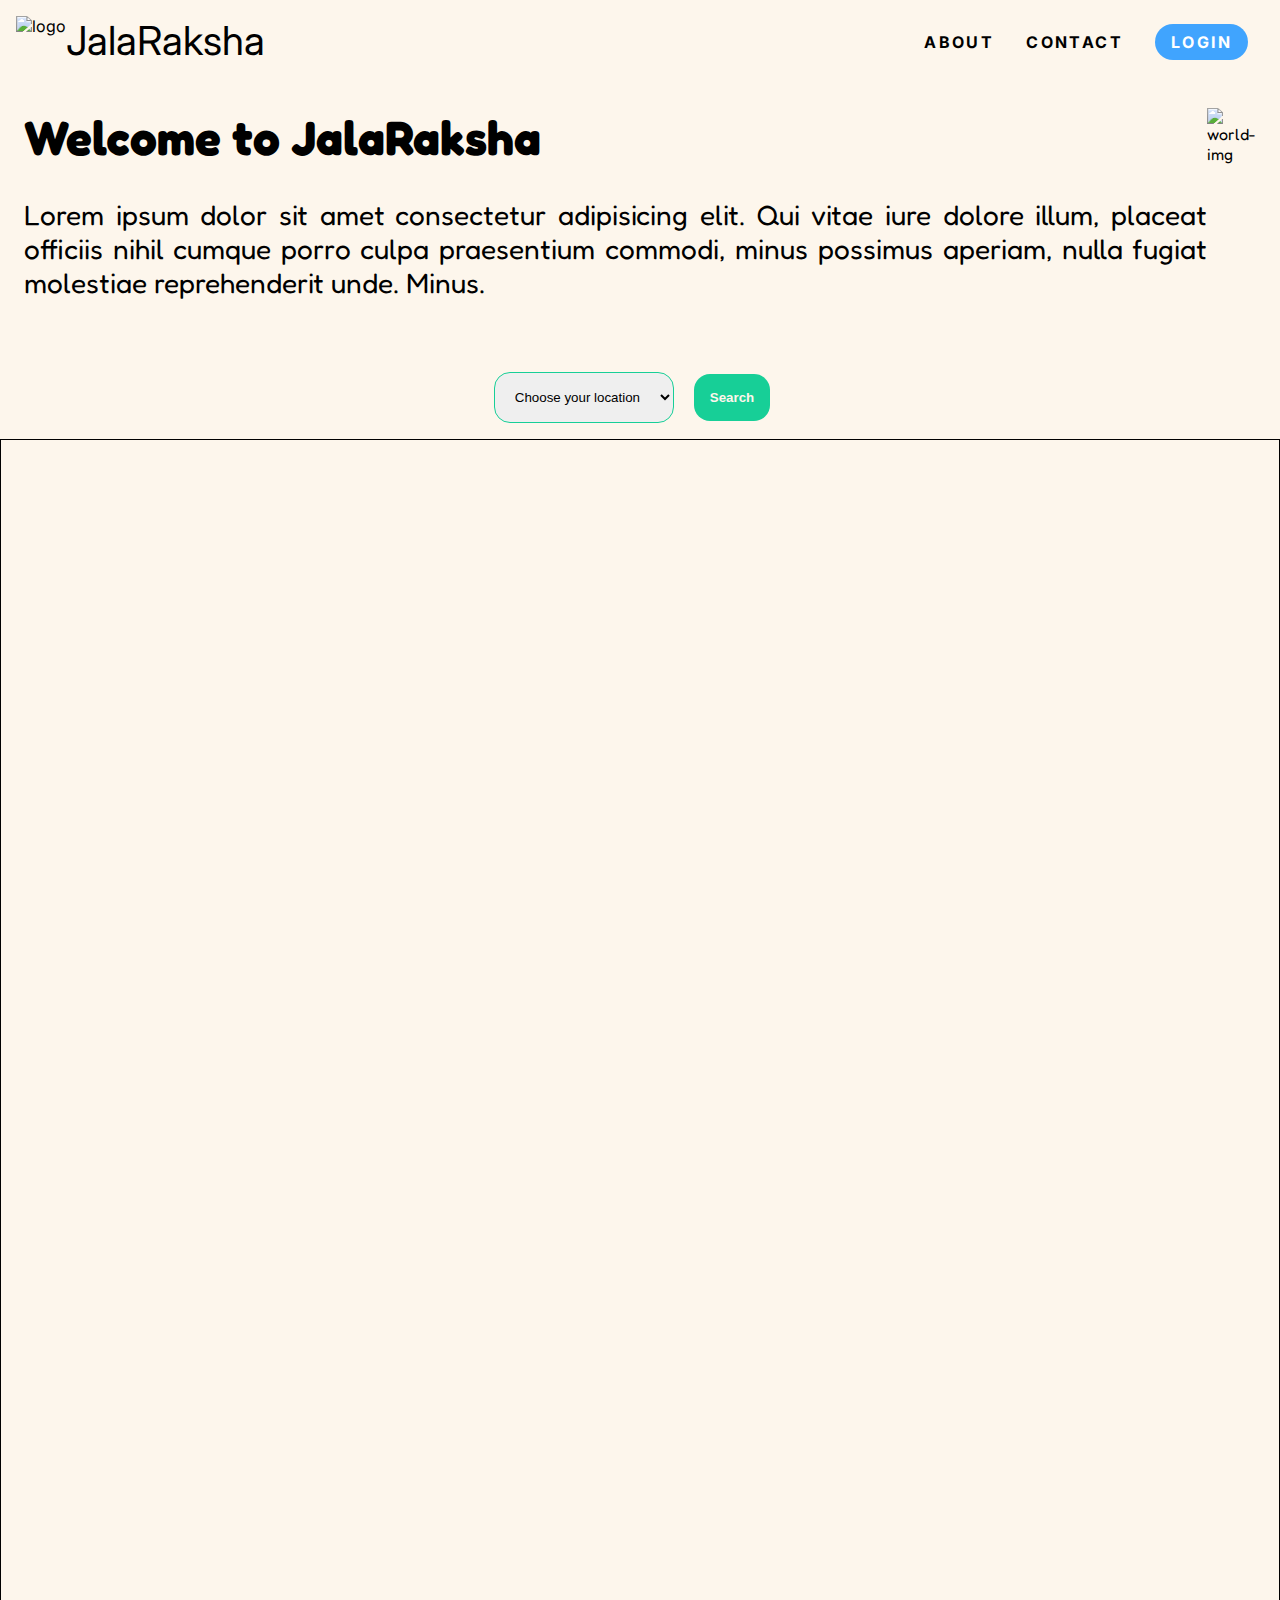
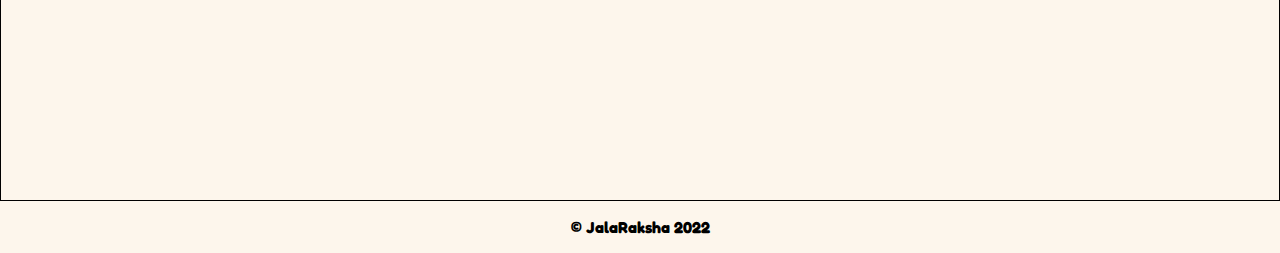
==== index.html @ 8fd8e97e "Create Dashboard page" ====
<!DOCTYPE html>
<html lang="en">
  <head>
    <meta charset="UTF-8" />
    <meta http-equiv="X-UA-Compatible" content="IE=edge" />
    <meta name="viewport" content="width=device-width, initial-scale=1.0" />
    <title>JalaRaksha</title>
    <link rel="icon" href="assets/img/logo.svg" />
    <link rel="stylesheet" href="assets/css/style.css" />
  </head>
  <body>
    <header>
      <div class="logo">
        <img src="assets/img/logo.svg" alt="logo" />
        <p>JalaRaksha</p>
      </div>
      <nav>
        <ul>
          <li><a href="#" class="page-link">About</a></li>
          <li><a href="#" class="page-link">Contact</a></li>
          <li><a href="#" class="login-btn">Login</a></li>
        </ul>
      </nav>
    </header>

    <section class="hero">
      <div class="hero-description">
          <h2 class="white-mode">Welcome to JalaRaksha</h2>
        <p>
          Lorem ipsum dolor sit amet consectetur adipisicing elit. Qui vitae
          iure dolore illum, placeat officiis nihil cumque porro culpa
          praesentium commodi, minus possimus aperiam, nulla fugiat molestiae
          reprehenderit unde. Minus.
        </p>
      </div>
      <img src="assets/img/world.svg" alt="world-img" />
    </section>

    <section class="input">
      <select
        name="location"
        id="input-location"
        aria-placeholder="Choose your location"
      >
        <option value="">Choose your location</option>
        <option value="">Cebu City</option>
        <option value="">Manila</option>
        <option value="">Davao City</option>
        <option value="">Baguio</option>
        <option value="">Cavite City</option>
      </select>
      <button class="search-btn">Search</button>
    </section>

    <section class="safe-locations">
      <iframe src="https://www.google.com/maps/embed?pb=!1m18!1m12!1m3!1d247138.77446016032!2d120.88055625511227!3d14.568086721621535!2m3!1f0!2f0!3f0!3m2!1i1024!2i768!4f13.1!3m3!1m2!1s0x3397c8d26026386d%3A0x5fed23daac9278d0!2sMetro%20Manila%2C%20Philippines!5e0!3m2!1sen!2sin!4v1647526663195!5m2!1sen!2sin" width="400" height="300" style="border:0;" allowfullscreen="" loading="lazy"></iframe>
      <iframe src="https://www.google.com/maps/embed?pb=!1m18!1m12!1m3!1d247138.77446016032!2d120.88055625511227!3d14.568086721621535!2m3!1f0!2f0!3f0!3m2!1i1024!2i768!4f13.1!3m3!1m2!1s0x3397c8d26026386d%3A0x5fed23daac9278d0!2sMetro%20Manila%2C%20Philippines!5e0!3m2!1sen!2sin!4v1647526663195!5m2!1sen!2sin" width="400" height="300" style="border:0;" allowfullscreen="" loading="lazy"></iframe>
      <iframe src="https://www.google.com/maps/embed?pb=!1m18!1m12!1m3!1d247138.77446016032!2d120.88055625511227!3d14.568086721621535!2m3!1f0!2f0!3f0!3m2!1i1024!2i768!4f13.1!3m3!1m2!1s0x3397c8d26026386d%3A0x5fed23daac9278d0!2sMetro%20Manila%2C%20Philippines!5e0!3m2!1sen!2sin!4v1647526663195!5m2!1sen!2sin" width="400" height="300" style="border:0;" allowfullscreen="" loading="lazy"></iframe>
      <iframe src="https://www.google.com/maps/embed?pb=!1m18!1m12!1m3!1d247138.77446016032!2d120.88055625511227!3d14.568086721621535!2m3!1f0!2f0!3f0!3m2!1i1024!2i768!4f13.1!3m3!1m2!1s0x3397c8d26026386d%3A0x5fed23daac9278d0!2sMetro%20Manila%2C%20Philippines!5e0!3m2!1sen!2sin!4v1647526663195!5m2!1sen!2sin" width="400" height="300" style="border:0;" allowfullscreen="" loading="lazy"></iframe>
      <iframe src="https://www.google.com/maps/embed?pb=!1m18!1m12!1m3!1d247138.77446016032!2d120.88055625511227!3d14.568086721621535!2m3!1f0!2f0!3f0!3m2!1i1024!2i768!4f13.1!3m3!1m2!1s0x3397c8d26026386d%3A0x5fed23daac9278d0!2sMetro%20Manila%2C%20Philippines!5e0!3m2!1sen!2sin!4v1647526663195!5m2!1sen!2sin" width="400" height="300" style="border:0;" allowfullscreen="" loading="lazy"></iframe>
      <iframe src="https://www.google.com/maps/embed?pb=!1m18!1m12!1m3!1d247138.77446016032!2d120.88055625511227!3d14.568086721621535!2m3!1f0!2f0!3f0!3m2!1i1024!2i768!4f13.1!3m3!1m2!1s0x3397c8d26026386d%3A0x5fed23daac9278d0!2sMetro%20Manila%2C%20Philippines!5e0!3m2!1sen!2sin!4v1647526663195!5m2!1sen!2sin" width="400" height="300" style="border:0;" allowfullscreen="" loading="lazy"></iframe>
      <iframe src="https://www.google.com/maps/embed?pb=!1m18!1m12!1m3!1d247138.77446016032!2d120.88055625511227!3d14.568086721621535!2m3!1f0!2f0!3f0!3m2!1i1024!2i768!4f13.1!3m3!1m2!1s0x3397c8d26026386d%3A0x5fed23daac9278d0!2sMetro%20Manila%2C%20Philippines!5e0!3m2!1sen!2sin!4v1647526663195!5m2!1sen!2sin" width="400" height="300" style="border:0;" allowfullscreen="" loading="lazy"></iframe>
    </section>
    <footer>
      <h4>&copy; JalaRaksha 2022</h4>
    </footer>
  </body>
</html>
---- assets/css/style.css ----
@import url("https://fonts.googleapis.com/css2?family=Inter:wght@400;500;600;700&family=Roboto:ital,wght@0,100;0,300;0,400;0,500;0,700;1,100;1,300;1,400;1,500&display=swap");
@import url("https://fonts.googleapis.com/css2?family=Fredoka:wght@400;500;600&family=Inter:wght@400;500;600;700&family=Roboto:ital,wght@0,100;0,300;0,400;0,500;0,700;1,100;1,300;1,400;1,500&display=swap");

* {
  padding: 0;
  margin: 0;
  --black: #000;
  --blue: #40A4FE;
  --white: #fff;
  --logo-color:#17CF97;
  --secondary-color: #fdf6ec;
}

body {
  background-color: var(--secondary-color);
  font-family: "Fredoka", sans-serif;
  display: flex;
  flex-direction: column;
}

/* ==== Header Section ==== */
header {
  font-family: "Inter", sans-serif;
  margin: 1rem;
  display: flex;
  justify-content: space-between;
}

.logo {
  display: flex;
}

.logo > p {
  font-size: 2.5rem;
}
/* ==== Navbar ==== */
nav > ul {
  display: flex;
  list-style: none;
}

nav > ul > li {
  margin: 1rem;
  font-weight: bold;
}

a {
  text-transform: uppercase;
  letter-spacing: 0.15rem;
  text-decoration: none;
  color: var(--black);
}

.page-link:hover {
  text-decoration: underline 0.25rem var(--blue);
}

.login-btn {
  font-weight: bold;
  border: none;
  background-color: var(--blue);
  color: var(--white);
  padding: 0.5rem 1rem;
  border-radius: 2rem;
}

.login-btn:hover {
  color: var(--blue);
  background-color: var(--white);
  border: 1px solid var(--blue);
}

.login-btn > a:hover {
  text-decoration: none;
}
/* ==== Hero Section ==== */
.hero {
  display: flex;
  margin: 1rem;
  padding: 0.5rem;
}

.hero > img {
  max-width: 45%;
}

.hero-description > h2 {
  font-size: 3rem;
}

.hero-description > p {
  margin: 2rem 0rem;
  text-align: justify;
  font-size: 1.75rem;
}

/* ==== Input Section ==== */
.input{
    text-align: center;
    margin: 1rem;
}

.input > select{
    border: 1px solid var(--logo-color);
    padding: 1rem;
    border-radius: 1rem;
}

.input > button{
    margin: 0rem 1rem;
    border: none;
    padding: 1rem;
    border-radius: 1rem;
    background-color: var(--logo-color);
    font-weight: bold;
    color: var(--secondary-color);
}
/* ==== Safe Location Section ==== */
.safe-locations{
    display: flex;
    flex-wrap: wrap;
    justify-content: space-around;
    padding: 1rem;
    border: 1px solid black;
}

.safe-locations > iframe{
    margin: 1rem;
}
/* ==== Footer Section ==== */
footer{
    padding: 1rem;
}
footer > h4{
    text-align: center;
}
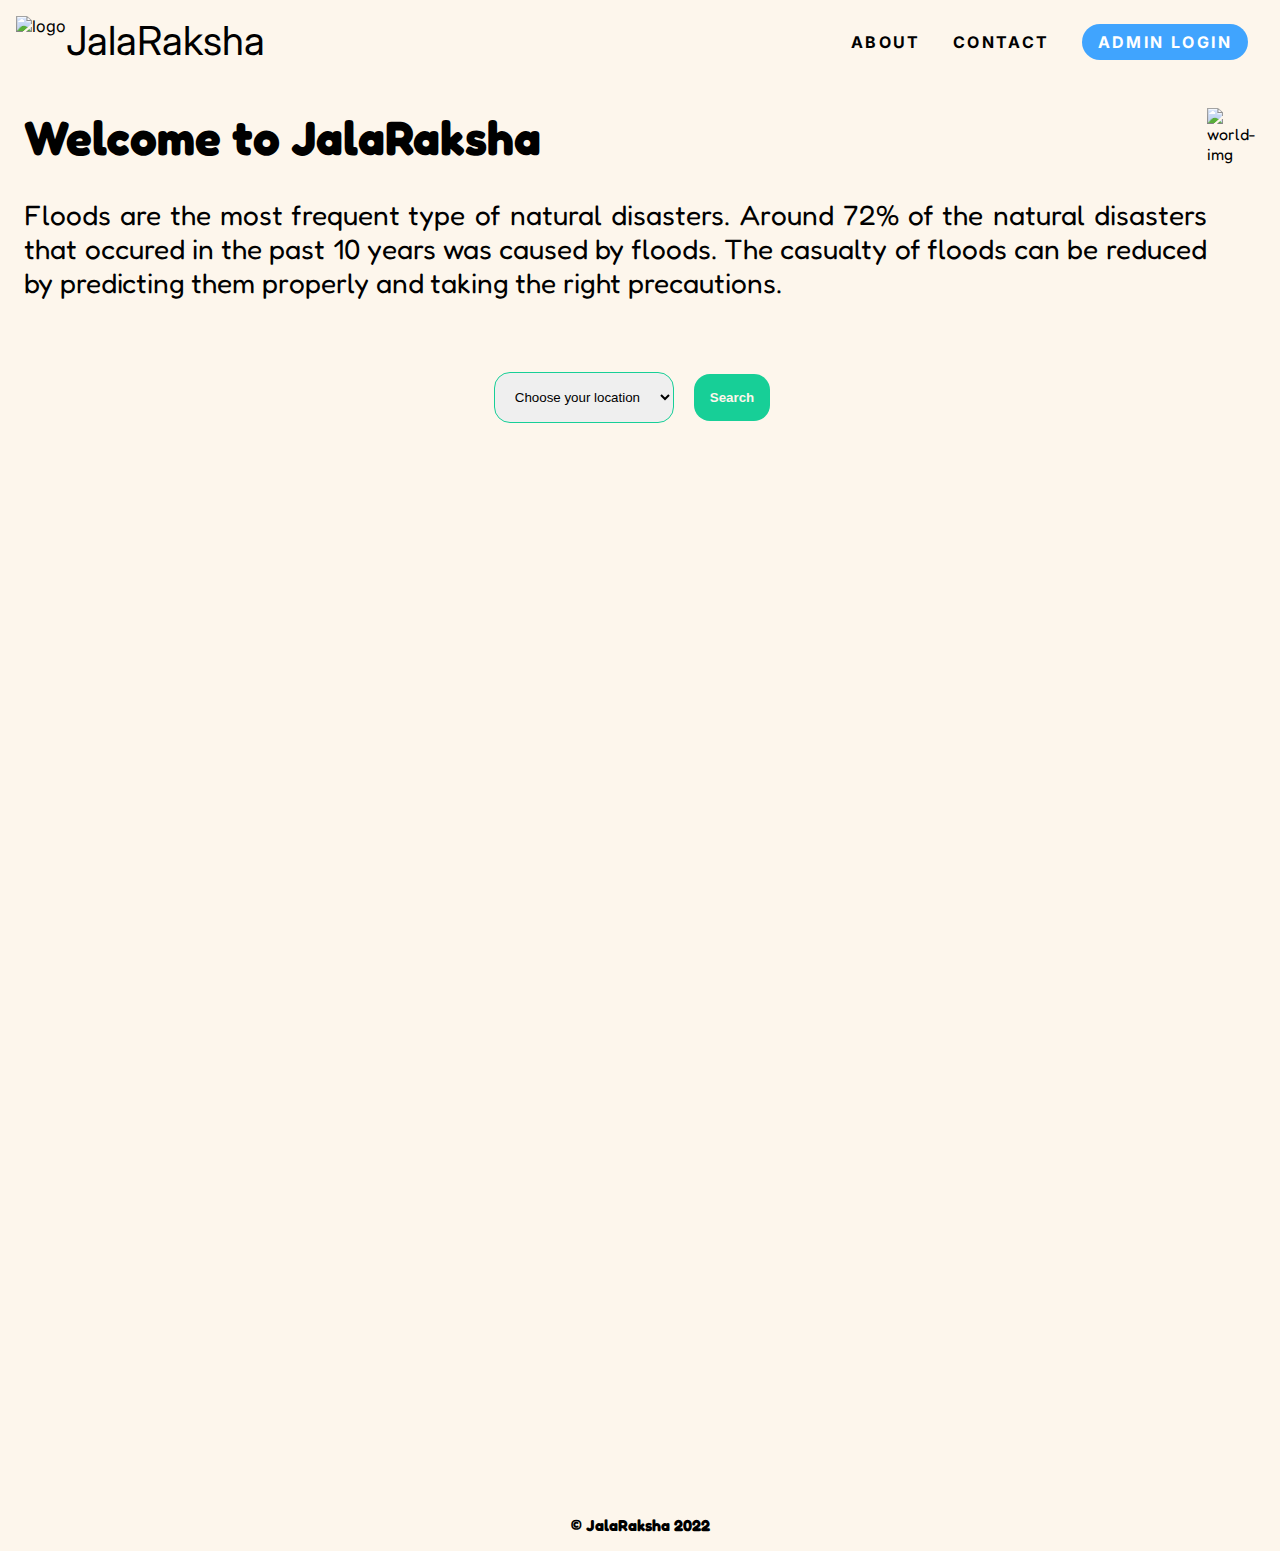
==== commit 791f1f3f: "Connect API" ====
--- a/index.html
+++ b/index.html
@@ -16,21 +16,25 @@
       </div>
       <nav>
         <ul>
-          <li><a href="#" class="page-link">About</a></li>
-          <li><a href="#" class="page-link">Contact</a></li>
-          <li><a href="#" class="login-btn">Login</a></li>
+          <li><a href="#about" class="page-link">About</a></li>
+          <li>
+            <a href="mailto:advaithunni2000@gmail.com" class="page-link"
+              >Contact</a
+            >
+          </li>
+          <li><a href="/login.html" class="login-btn">Admin Login</a></li>
         </ul>
       </nav>
     </header>
 
     <section class="hero">
       <div class="hero-description">
-          <h2 class="white-mode">Welcome to JalaRaksha</h2>
-        <p>
-          Lorem ipsum dolor sit amet consectetur adipisicing elit. Qui vitae
-          iure dolore illum, placeat officiis nihil cumque porro culpa
-          praesentium commodi, minus possimus aperiam, nulla fugiat molestiae
-          reprehenderit unde. Minus.
+        <h2 class="white-mode">Welcome to JalaRaksha</h2>
+        <p id="about">
+          Floods are the most frequent type of natural disasters. Around 72% of
+          the natural disasters that occured in the past 10 years was caused by
+          floods. The casualty of floods can be reduced by predicting them
+          properly and taking the right precautions.
         </p>
       </div>
       <img src="assets/img/world.svg" alt="world-img" />
@@ -42,27 +46,36 @@
         id="input-location"
         aria-placeholder="Choose your location"
       >
-        <option value="">Choose your location</option>
-        <option value="">Cebu City</option>
-        <option value="">Manila</option>
-        <option value="">Davao City</option>
+        <option value="">Choose your location</option>        
+        <option value="Manila">Manila</option>
+        <!-- <option value="">Davao City</option>
         <option value="">Baguio</option>
         <option value="">Cavite City</option>
+        <option value="">Cebu City</option> -->
       </select>
       <button class="search-btn">Search</button>
+
+      <div id="output"></div>
     </section>
 
     <section class="safe-locations">
-      <iframe src="https://www.google.com/maps/embed?pb=!1m18!1m12!1m3!1d247138.77446016032!2d120.88055625511227!3d14.568086721621535!2m3!1f0!2f0!3f0!3m2!1i1024!2i768!4f13.1!3m3!1m2!1s0x3397c8d26026386d%3A0x5fed23daac9278d0!2sMetro%20Manila%2C%20Philippines!5e0!3m2!1sen!2sin!4v1647526663195!5m2!1sen!2sin" width="400" height="300" style="border:0;" allowfullscreen="" loading="lazy"></iframe>
-      <iframe src="https://www.google.com/maps/embed?pb=!1m18!1m12!1m3!1d247138.77446016032!2d120.88055625511227!3d14.568086721621535!2m3!1f0!2f0!3f0!3m2!1i1024!2i768!4f13.1!3m3!1m2!1s0x3397c8d26026386d%3A0x5fed23daac9278d0!2sMetro%20Manila%2C%20Philippines!5e0!3m2!1sen!2sin!4v1647526663195!5m2!1sen!2sin" width="400" height="300" style="border:0;" allowfullscreen="" loading="lazy"></iframe>
-      <iframe src="https://www.google.com/maps/embed?pb=!1m18!1m12!1m3!1d247138.77446016032!2d120.88055625511227!3d14.568086721621535!2m3!1f0!2f0!3f0!3m2!1i1024!2i768!4f13.1!3m3!1m2!1s0x3397c8d26026386d%3A0x5fed23daac9278d0!2sMetro%20Manila%2C%20Philippines!5e0!3m2!1sen!2sin!4v1647526663195!5m2!1sen!2sin" width="400" height="300" style="border:0;" allowfullscreen="" loading="lazy"></iframe>
-      <iframe src="https://www.google.com/maps/embed?pb=!1m18!1m12!1m3!1d247138.77446016032!2d120.88055625511227!3d14.568086721621535!2m3!1f0!2f0!3f0!3m2!1i1024!2i768!4f13.1!3m3!1m2!1s0x3397c8d26026386d%3A0x5fed23daac9278d0!2sMetro%20Manila%2C%20Philippines!5e0!3m2!1sen!2sin!4v1647526663195!5m2!1sen!2sin" width="400" height="300" style="border:0;" allowfullscreen="" loading="lazy"></iframe>
-      <iframe src="https://www.google.com/maps/embed?pb=!1m18!1m12!1m3!1d247138.77446016032!2d120.88055625511227!3d14.568086721621535!2m3!1f0!2f0!3f0!3m2!1i1024!2i768!4f13.1!3m3!1m2!1s0x3397c8d26026386d%3A0x5fed23daac9278d0!2sMetro%20Manila%2C%20Philippines!5e0!3m2!1sen!2sin!4v1647526663195!5m2!1sen!2sin" width="400" height="300" style="border:0;" allowfullscreen="" loading="lazy"></iframe>
-      <iframe src="https://www.google.com/maps/embed?pb=!1m18!1m12!1m3!1d247138.77446016032!2d120.88055625511227!3d14.568086721621535!2m3!1f0!2f0!3f0!3m2!1i1024!2i768!4f13.1!3m3!1m2!1s0x3397c8d26026386d%3A0x5fed23daac9278d0!2sMetro%20Manila%2C%20Philippines!5e0!3m2!1sen!2sin!4v1647526663195!5m2!1sen!2sin" width="400" height="300" style="border:0;" allowfullscreen="" loading="lazy"></iframe>
-      <iframe src="https://www.google.com/maps/embed?pb=!1m18!1m12!1m3!1d247138.77446016032!2d120.88055625511227!3d14.568086721621535!2m3!1f0!2f0!3f0!3m2!1i1024!2i768!4f13.1!3m3!1m2!1s0x3397c8d26026386d%3A0x5fed23daac9278d0!2sMetro%20Manila%2C%20Philippines!5e0!3m2!1sen!2sin!4v1647526663195!5m2!1sen!2sin" width="400" height="300" style="border:0;" allowfullscreen="" loading="lazy"></iframe>
+    
+      <iframe src="https://www.google.com/maps/embed?pb=!1m18!1m12!1m3!1d3861.0848823656047!2d120.96822331464911!3d14.594238881145573!2m3!1f0!2f0!3f0!3m2!1i1024!2i768!4f13.1!3m3!1m2!1s0x3397ca16780c9ebd%3A0xcd430ec6788bb043!2sFort%20Santiago!5e0!3m2!1sen!2sin!4v1648150311751!5m2!1sen!2sin" width="400" height="300" style="border:0;" allowfullscreen="" loading="lazy" referrerpolicy="no-referrer-when-downgrade"></iframe>
+
+      <iframe src="https://www.google.com/maps/embed?pb=!1m18!1m12!1m3!1d3861.3485318687244!2d120.97037511464902!3d14.579205281509697!2m3!1f0!2f0!3f0!3m2!1i1024!2i768!4f13.1!3m3!1m2!1s0x3397ca03f50c750d%3A0x84128778afa3e60c!2sManila%20Ocean%20Park!5e0!3m2!1sen!2sin!4v1648150429004!5m2!1sen!2sin" width="400" height="300" style="border:0;" allowfullscreen="" loading="lazy" referrerpolicy="no-referrer-when-downgrade"></iframe>
+
+      <iframe src="https://www.google.com/maps/embed?pb=!1m18!1m12!1m3!1d3861.1751349350843!2d120.97277471464913!3d14.589094281270166!2m3!1f0!2f0!3f0!3m2!1i1024!2i768!4f13.1!3m3!1m2!1s0x3397ca3d3ca5349f%3A0xdfbbe49dc013a87e!2sMuseo%20de%20San%20Agustin%20(Convent%20Museum)!5e0!3m2!1sen!2sin!4v1648150481283!5m2!1sen!2sin" width="400" height="300" style="border:0;" allowfullscreen="" loading="lazy" referrerpolicy="no-referrer-when-downgrade"></iframe>
+
+      <iframe src="https://www.google.com/maps/embed?pb=!1m18!1m12!1m3!1d3861.3485318687244!2d120.970375114649!3d14.579205281509696!2m3!1f0!2f0!3f0!3m2!1i1024!2i768!4f13.1!3m3!1m2!1s0x3397ca03f50c750d%3A0x84128778afa3e60c!2sManila%20Ocean%20Park!5e0!3m2!1sen!2sin!4v1648150609644!5m2!1sen!2sin" width="400" height="300" style="border:0;" allowfullscreen="" loading="lazy" referrerpolicy="no-referrer-when-downgrade"></iframe>
+
+      <iframe src="https://www.google.com/maps/embed?pb=!1m18!1m12!1m3!1d3861.1689028490737!2d120.97308911464911!3d14.58944958126164!2m3!1f0!2f0!3f0!3m2!1i1024!2i768!4f13.1!3m3!1m2!1s0x3397ca3d387a2f81%3A0x281c87384c325cf7!2sCasa%20Manila!5e0!3m2!1sen!2sin!4v1648150731821!5m2!1sen!2sin" width="400" height="300" style="border:0;" allowfullscreen="" loading="lazy" referrerpolicy="no-referrer-when-downgrade"></iframe>
+
+      <iframe src="https://www.google.com/maps/embed?pb=!1m18!1m12!1m3!1d3861.1301370979836!2d120.97127071464911!3d14.59165948120808!2m3!1f0!2f0!3f0!3m2!1i1024!2i768!4f13.1!3m3!1m2!1s0x3397ca17d22e6779%3A0x6a3a0ef7daa839d!2sThe%20Minor%20Basilica%20and%20Metropolitan%20Cathedral%20of%20the%20Immaculate%20Conception%20(Manila%20Cathedral)!5e0!3m2!1sen!2sin!4v1648150775149!5m2!1sen!2sin" width="400" height="300" style="border:0;" allowfullscreen="" loading="lazy" referrerpolicy="no-referrer-when-downgrade"></iframe>
+
     </section>
     <footer>
       <h4>&copy; JalaRaksha 2022</h4>
     </footer>
+    <script src="app.js"></script>
   </body>
 </html>
--- a/assets/css/style.css
+++ b/assets/css/style.css
@@ -115,13 +115,20 @@
     font-weight: bold;
     color: var(--secondary-color);
 }
+
+#output{
+  margin: 2rem;
+  text-align: center;
+  text-transform: uppercase;
+  font-weight: 600;
+  font-size: 3rem;
+}
 /* ==== Safe Location Section ==== */
 .safe-locations{
     display: flex;
     flex-wrap: wrap;
     justify-content: space-around;
     padding: 1rem;
-    border: 1px solid black;
 }
 
 .safe-locations > iframe{
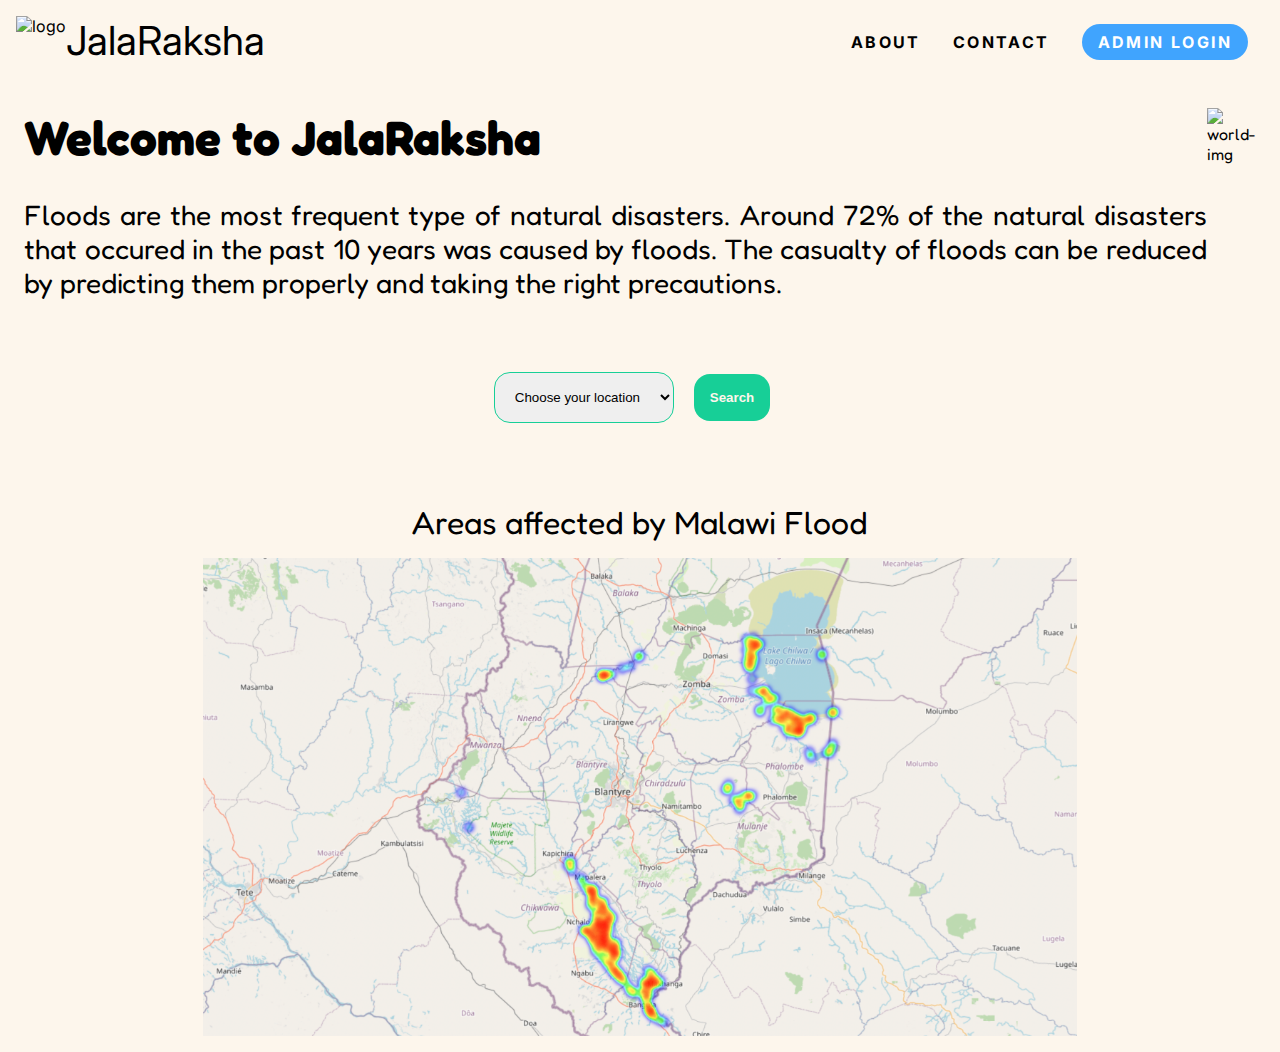
==== commit 5f8d2260: "Add dynamic heatmap" ====
--- a/index.html
+++ b/index.html
@@ -59,22 +59,15 @@
     </section>
 
     <section class="safe-locations">
-    
-      <iframe src="https://www.google.com/maps/embed?pb=!1m18!1m12!1m3!1d3861.0848823656047!2d120.96822331464911!3d14.594238881145573!2m3!1f0!2f0!3f0!3m2!1i1024!2i768!4f13.1!3m3!1m2!1s0x3397ca16780c9ebd%3A0xcd430ec6788bb043!2sFort%20Santiago!5e0!3m2!1sen!2sin!4v1648150311751!5m2!1sen!2sin" width="400" height="300" style="border:0;" allowfullscreen="" loading="lazy" referrerpolicy="no-referrer-when-downgrade"></iframe>
+      <p>Areas affected by Malawi Flood</p>
 
-      <iframe src="https://www.google.com/maps/embed?pb=!1m18!1m12!1m3!1d3861.3485318687244!2d120.97037511464902!3d14.579205281509697!2m3!1f0!2f0!3f0!3m2!1i1024!2i768!4f13.1!3m3!1m2!1s0x3397ca03f50c750d%3A0x84128778afa3e60c!2sManila%20Ocean%20Park!5e0!3m2!1sen!2sin!4v1648150429004!5m2!1sen!2sin" width="400" height="300" style="border:0;" allowfullscreen="" loading="lazy" referrerpolicy="no-referrer-when-downgrade"></iframe>
-
-      <iframe src="https://www.google.com/maps/embed?pb=!1m18!1m12!1m3!1d3861.1751349350843!2d120.97277471464913!3d14.589094281270166!2m3!1f0!2f0!3f0!3m2!1i1024!2i768!4f13.1!3m3!1m2!1s0x3397ca3d3ca5349f%3A0xdfbbe49dc013a87e!2sMuseo%20de%20San%20Agustin%20(Convent%20Museum)!5e0!3m2!1sen!2sin!4v1648150481283!5m2!1sen!2sin" width="400" height="300" style="border:0;" allowfullscreen="" loading="lazy" referrerpolicy="no-referrer-when-downgrade"></iframe>
-
-      <iframe src="https://www.google.com/maps/embed?pb=!1m18!1m12!1m3!1d3861.3485318687244!2d120.970375114649!3d14.579205281509696!2m3!1f0!2f0!3f0!3m2!1i1024!2i768!4f13.1!3m3!1m2!1s0x3397ca03f50c750d%3A0x84128778afa3e60c!2sManila%20Ocean%20Park!5e0!3m2!1sen!2sin!4v1648150609644!5m2!1sen!2sin" width="400" height="300" style="border:0;" allowfullscreen="" loading="lazy" referrerpolicy="no-referrer-when-downgrade"></iframe>
-
-      <iframe src="https://www.google.com/maps/embed?pb=!1m18!1m12!1m3!1d3861.1689028490737!2d120.97308911464911!3d14.58944958126164!2m3!1f0!2f0!3f0!3m2!1i1024!2i768!4f13.1!3m3!1m2!1s0x3397ca3d387a2f81%3A0x281c87384c325cf7!2sCasa%20Manila!5e0!3m2!1sen!2sin!4v1648150731821!5m2!1sen!2sin" width="400" height="300" style="border:0;" allowfullscreen="" loading="lazy" referrerpolicy="no-referrer-when-downgrade"></iframe>
-
-      <iframe src="https://www.google.com/maps/embed?pb=!1m18!1m12!1m3!1d3861.1301370979836!2d120.97127071464911!3d14.59165948120808!2m3!1f0!2f0!3f0!3m2!1i1024!2i768!4f13.1!3m3!1m2!1s0x3397ca17d22e6779%3A0x6a3a0ef7daa839d!2sThe%20Minor%20Basilica%20and%20Metropolitan%20Cathedral%20of%20the%20Immaculate%20Conception%20(Manila%20Cathedral)!5e0!3m2!1sen!2sin!4v1648150775149!5m2!1sen!2sin" width="400" height="300" style="border:0;" allowfullscreen="" loading="lazy" referrerpolicy="no-referrer-when-downgrade"></iframe>
-
-    </section>
-    <footer>
-      <h4>&copy; JalaRaksha 2022</h4>
+      <div class="heatmap">
+        <a href="./heatmap.html"><img class="heatmap__img" src="assets/img/heatmap.png" alt="heatmap"></a>
+        <a href="./heatmap.html" target="_blank"><div class="heatmap__overlay heatmap__overlay--primary">
+            <div class="heatmap__title">Click here to view the full map</div>
+        </div></a>
+    </div>
+      </section>
     </footer>
     <script src="app.js"></script>
   </body>
--- a/assets/css/style.css
+++ b/assets/css/style.css
@@ -5,9 +5,9 @@
   padding: 0;
   margin: 0;
   --black: #000;
-  --blue: #40A4FE;
+  --blue: #40a4fe;
   --white: #fff;
-  --logo-color:#17CF97;
+  --logo-color: #17cf97;
   --secondary-color: #fdf6ec;
 }
 
@@ -95,28 +95,28 @@
 }
 
 /* ==== Input Section ==== */
-.input{
-    text-align: center;
-    margin: 1rem;
-}
-
-.input > select{
-    border: 1px solid var(--logo-color);
-    padding: 1rem;
-    border-radius: 1rem;
-}
-
-.input > button{
-    margin: 0rem 1rem;
-    border: none;
-    padding: 1rem;
-    border-radius: 1rem;
-    background-color: var(--logo-color);
-    font-weight: bold;
-    color: var(--secondary-color);
-}
-
-#output{
+.input {
+  text-align: center;
+  margin: 1rem;
+}
+
+.input > select {
+  border: 1px solid var(--logo-color);
+  padding: 1rem;
+  border-radius: 1rem;
+}
+
+.input > button {
+  margin: 0rem 1rem;
+  border: none;
+  padding: 1rem;
+  border-radius: 1rem;
+  background-color: var(--logo-color);
+  font-weight: bold;
+  color: var(--secondary-color);
+}
+
+#output {
   margin: 2rem;
   text-align: center;
   text-transform: uppercase;
@@ -124,20 +124,77 @@
   font-size: 3rem;
 }
 /* ==== Safe Location Section ==== */
-.safe-locations{
-    display: flex;
-    flex-wrap: wrap;
-    justify-content: space-around;
-    padding: 1rem;
-}
-
-.safe-locations > iframe{
-    margin: 1rem;
-}
+.safe-locations {
+  display: flex;
+  flex-direction: column;
+  flex-wrap: wrap;
+  justify-content: space-around;
+  align-items: center;
+  padding: 1rem;
+}
+
+.safe-locations > p {
+  font-size: 2rem;
+  margin: 1rem;
+}
+
+.heatmap {
+  position: relative;
+  width: 70%;
+}
+
+.heatmap__img {
+  display: block;
+  width: 100%;
+}
+
+.heatmap__overlay {
+  position: absolute;
+  top: 0;
+  left: 0;
+  width: 100%;
+  height: 100%;
+  background: rgba(0, 0, 0, 0.6);
+  color: #ffffff;
+  font-family: 'Quicksand', sans-serif;
+  display: flex;
+  flex-direction: column;
+  align-items: center;
+  justify-content: center;
+  opacity: 0;
+  transition: opacity 0.25s;
+}
+
+.heatmap__overlay--blur {
+  backdrop-filter: blur(5px);
+}
+
+.heatmap__overlay--primary {
+  background: rgba(0, 0, 0, 0.6);
+}
+
+.heatmap__overlay > * {
+  transform: translateY(20px);
+  transition: transform 0.25s;
+}
+
+.heatmap__overlay:hover {
+  opacity: 1;
+}
+
+.heatmap__overlay:hover > * {
+  transform: translateY(0);
+}
+
+.heatmap__title {
+  font-size: 2em;
+  font-weight: bold;
+}
+
 /* ==== Footer Section ==== */
-footer{
-    padding: 1rem;
-}
-footer > h4{
-    text-align: center;
-}+footer {
+  padding: 1rem;
+}
+footer > h4 {
+  text-align: center;
+}
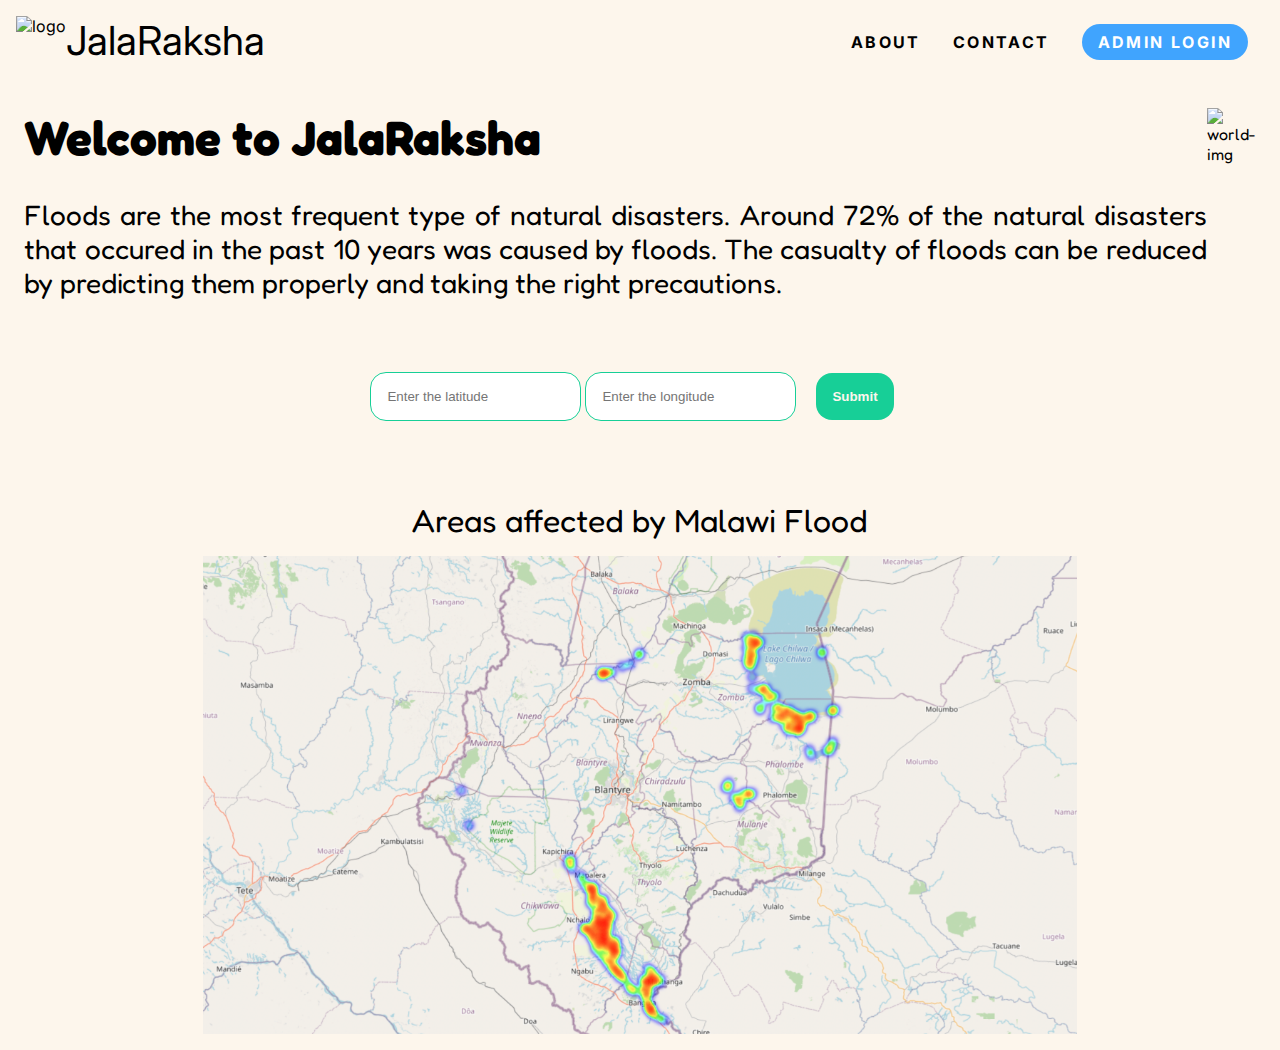
==== commit ba1b301b: "Add location search" ====
--- a/index.html
+++ b/index.html
@@ -41,21 +41,17 @@
     </section>
 
     <section class="input">
-      <select
-        name="location"
-        id="input-location"
-        aria-placeholder="Choose your location"
-      >
-        <option value="">Choose your location</option>        
-        <option value="Manila">Manila</option>
-        <!-- <option value="">Davao City</option>
-        <option value="">Baguio</option>
-        <option value="">Cavite City</option>
-        <option value="">Cebu City</option> -->
-      </select>
-      <button class="search-btn">Search</button>
+      
+      <!-- <form onsubmit="eventHandler()">
+      <input id="lat" type="number" step="any" placeholder="Enter the latitude">
+      <input id="lon" type="number" step="any" placeholder="Enter the longitude">
+      <input type="submit" value="Submit">
+      </form> -->
 
-      <div id="output"></div>
+      <input id="lat" type="number" step="any" placeholder="Enter the latitude">
+      <input id="lon" type="number" step="any" placeholder="Enter the longitude">
+      <button class="search-btn">Submit</button>
+            <div id="output"></div>
     </section>
 
     <section class="safe-locations">
@@ -69,6 +65,7 @@
     </div>
       </section>
     </footer>
+    <script src="locations.js"></script>
     <script src="app.js"></script>
   </body>
 </html>
--- a/assets/css/style.css
+++ b/assets/css/style.css
@@ -100,7 +100,7 @@
   margin: 1rem;
 }
 
-.input > select {
+.input > input {
   border: 1px solid var(--logo-color);
   padding: 1rem;
   border-radius: 1rem;
@@ -119,9 +119,9 @@
 #output {
   margin: 2rem;
   text-align: center;
-  text-transform: uppercase;
+  text-transform: capitalize;
   font-weight: 600;
-  font-size: 3rem;
+  font-size: 2rem;
 }
 /* ==== Safe Location Section ==== */
 .safe-locations {
